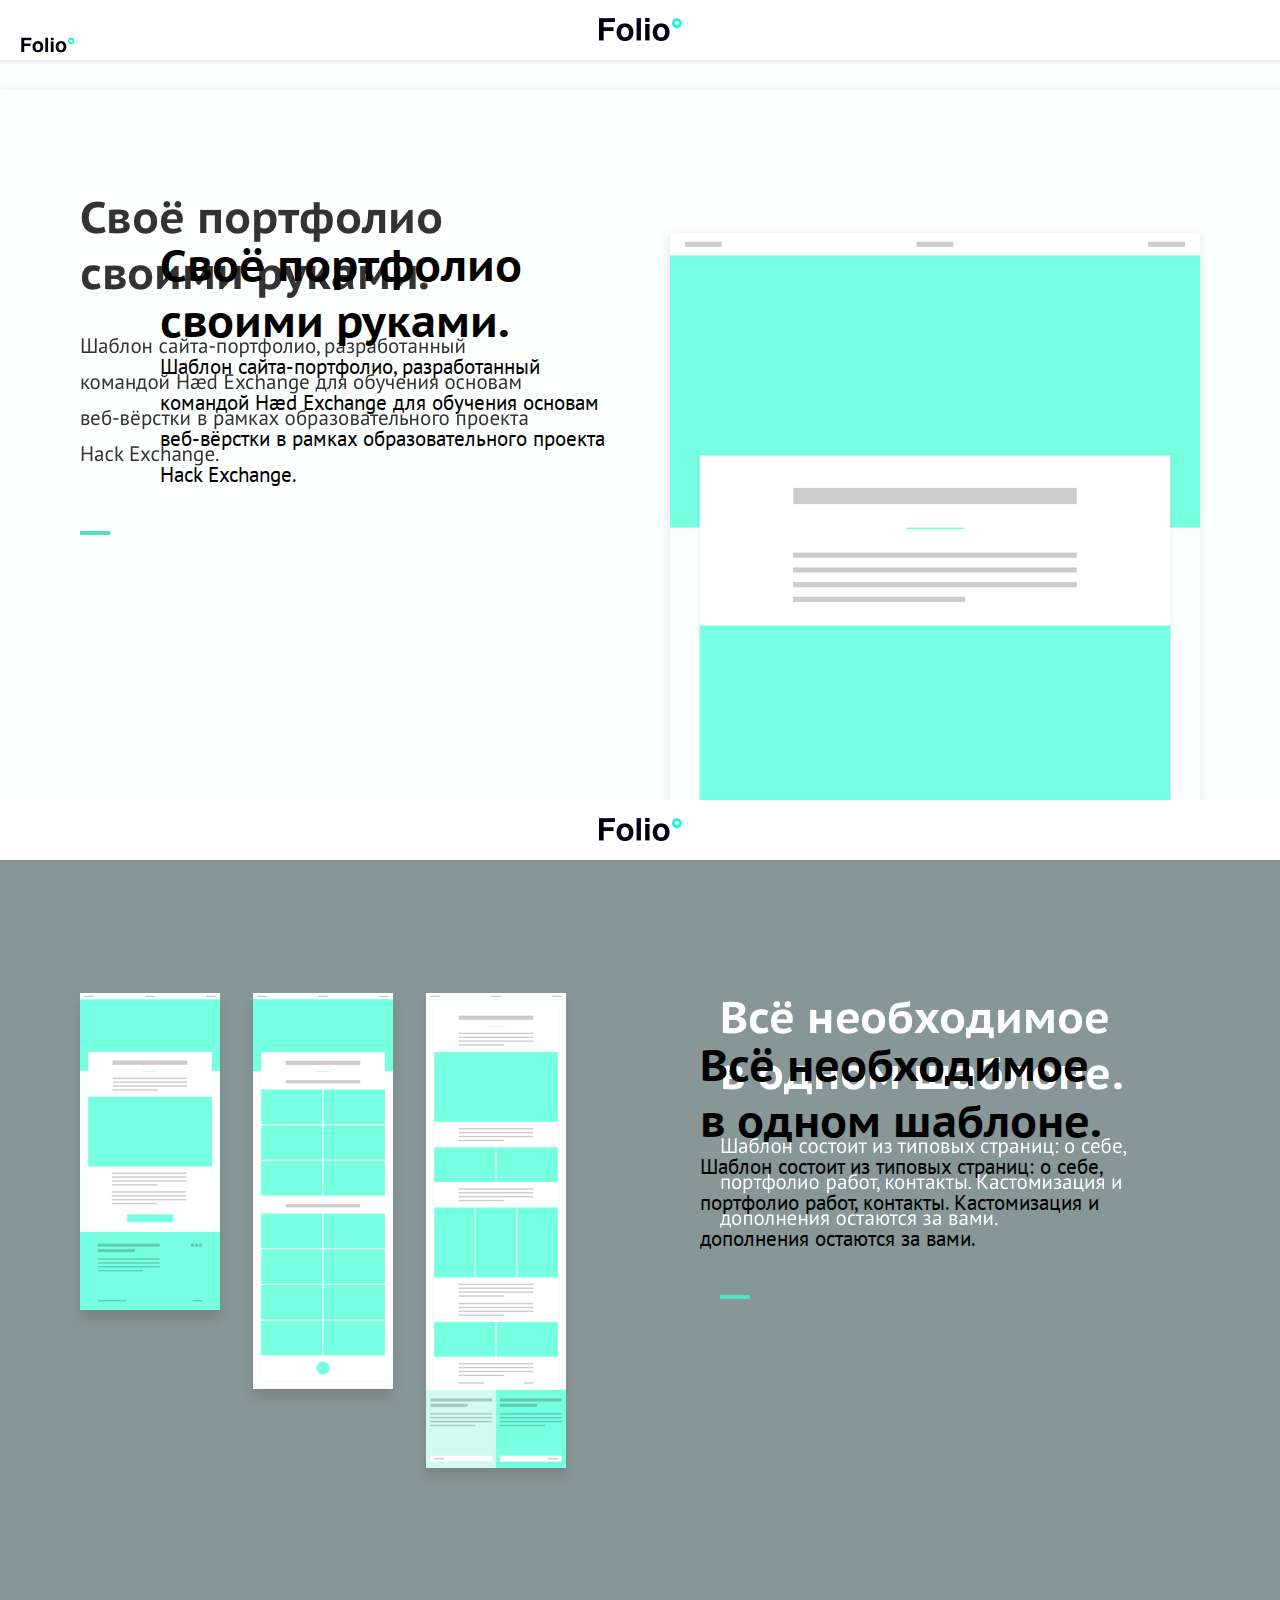
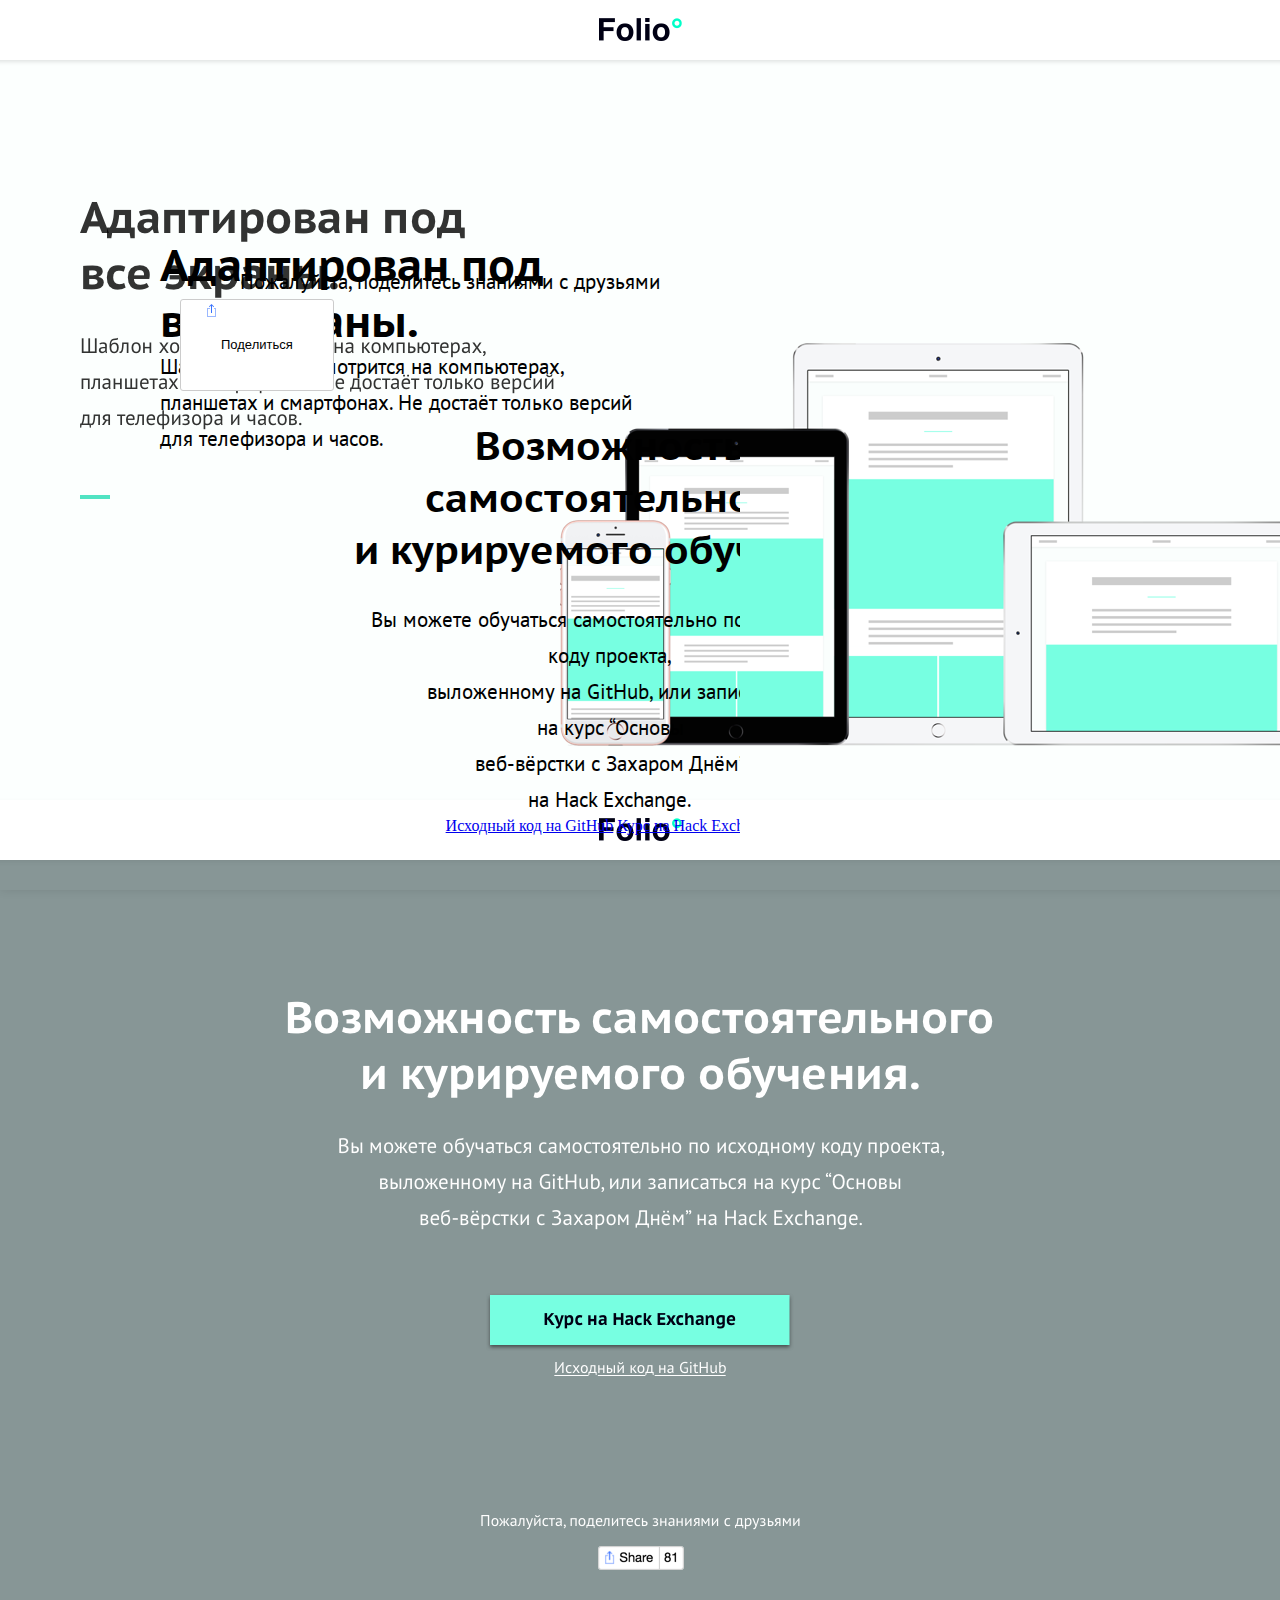
==== kuhterinairina/index.html @ a22f9b27 "Начало проекта" ====
<!DOCTYPE html>
<html>
  <head>
    <meta charset="utf-8">
    <meta name="viewport" content="width=device-width">
    <title></title>

    <meta name="description" content="Шаблон сайта-портфолио, разработанный командой Hæd Exchange для обучения основам веб-вёрстки в рамках образовательного проекта Hack Exchange.">
    <meta name="keywords" content="hack, exchange, html, css, javascript, hse, design, test, cool, codding">

    <meta property="og:type" content="website">
    <meta property="og:url" content="">
    <meta property="og:title" content="Folio">
    <meta property="og:description" content="Шаблон сайта-портфолио, разработанный командой Hæd Exchange для обучения основам веб-вёрстки в рамках образовательного проекта Hack Exchange.">
    <meta property="og:image" content="">

    <link rel="stylesheet" href="stylesheets/style.css">
    <script src="javascripts/jquery-3.1.1.js"></script>
    <script src="javascripts/social-likes.min.js"></script>
    <style>
      body {
        background-image: url(images/mockups/1440.png);
        background-repeat: no-repeat;
        background-position: top center;
        width: 1440px;
        height: 3200px;
      }
    </style>
  </head>
  <body>
    <nav class="menubar">
      <div>
        <figure class="logo">
      </div>

    <section class="landingWrapper">
      <section class="mainSection left">
        <section>
          <h2>
            Своё портфолио <br>
            своими руками.
          </h2>

          <p>
            Шаблон сайта-портфолио, разработанный<br>
            командой Hæd Exchange для обучения основам<br>
            веб-вёрстки в рамках образовательного проекта<br>
            Hack Exchange.
          </p>

          <figure></figure>
        </section>

        <figure class="mockup" id="mockup1"></figure>
      </section>

      <section class="mainSection right">
        <section>
          <h2>
            Всё необходимое<br>
            в одном шаблоне.
          </h2>

          <p>
            Шаблон состоит из типовых страниц: о себе,<br>
            портфолио работ, контакты. Кастомизация и<br>
            дополнения остаются за вами.
          </p>

          <figure></figure>
        </section>

        <figure class="mockup" id="mockup2"></figure>
      </section>

      <section class="mainSection left">
        <section>

          <h2>
          Адаптирован под<br>
          все экраны.
          </h2>

          <p>
            Шаблон хорошо смотрится на компьютерах,<br>
            планшетах и смартфонах. Не достаёт только версий<br>
            для телефизора и часов.
          </p>

        <figure class="mockup" id="mockup3"></figure>
      </section>

      <section class="mainSection center">
        <section>
          <h2>
            Возможность самостоятельного<br>
            и курируемого обучения.
          </h2>

          <p>
            Вы можете обучаться самостоятельно по исходному<br class="compact">
            коду проекта,<br class="full">
            выложенному на GitHub, или записаться<br class="compact">
            на курс “Основы<br class="full">
            веб-вёрстки с Захаром Днём”<br class="compact">
            на Hack Exchange.
          </p>

          <nav>
            <a class="btn small white" href="https://github.com/ZakharDay/Wikimedium">Исходный код на GitHub</a>
            <a class="btn large green" href="http://lessons.hack.exchange">Курс на Hack Exchange</a>
          </nav>
        </section>

        <footer>
          <p>Пожалуйста, поделитесь знаниями с друзьями</p>

          <div class="social-likes social-likes_single" data-url="http://wikimedium.hack.exchange" data-single-title="Поделиться">
            <div class="facebook" title="Поделиться ссылкой на Фейсбуке">Facebook</div>
            <div class="twitter" title="Поделиться ссылкой в Твиттере">Twitter</div>
            <div class="vkontakte" title="Поделиться ссылкой во Вконтакте">Вконтакте</div>
          </div>
        </footer>
      </section>
    </section>

    </nav>
  </body>
</html>
---- kuhterinairina/stylesheets/style.css ----
@import 'reset.css';
@import 'https://fonts.googleapis.com/css?family=PT+Sans+Caption:400,700|PT+Sans:400,400i,700,700i&subset=cyrillic';
@import 'social-likes_birman.css';

@import 'typography.css';
@import "landing.css";
@import "menubar.css";
/*@import "landing.css"*/
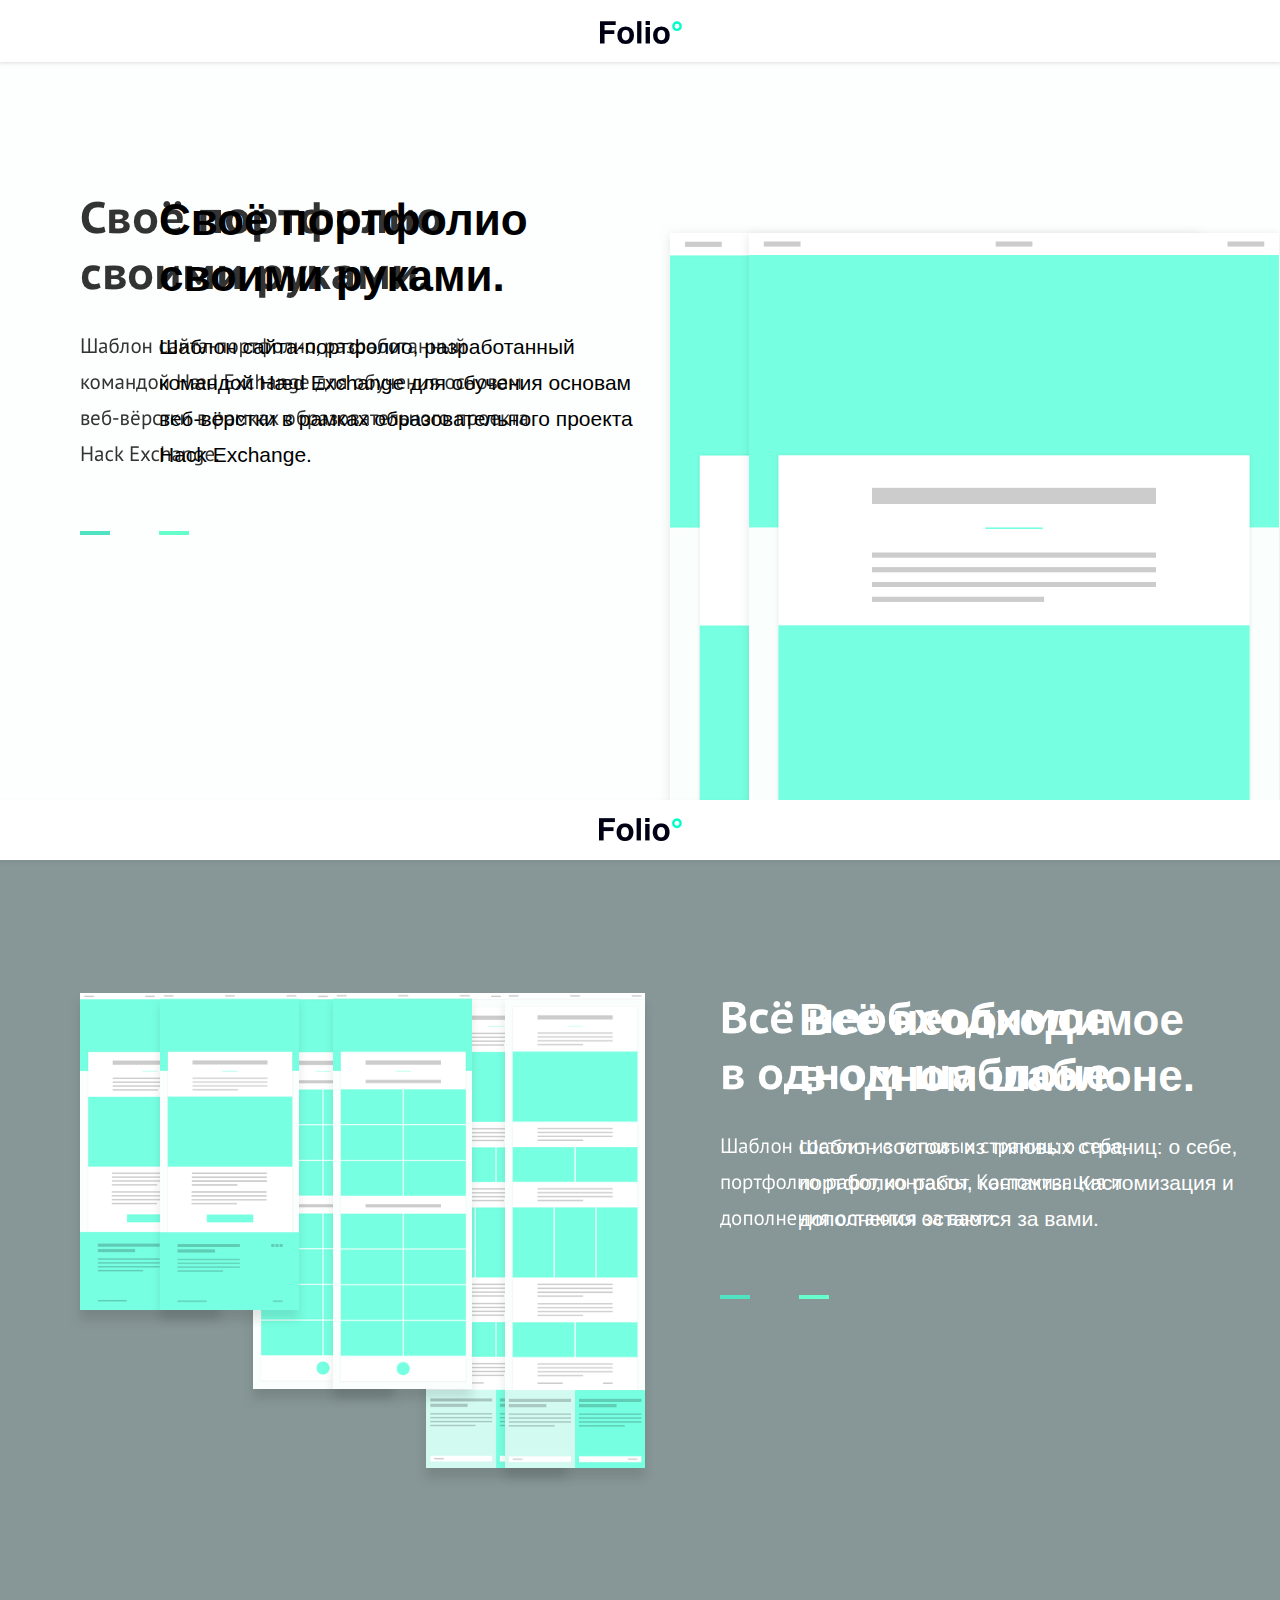
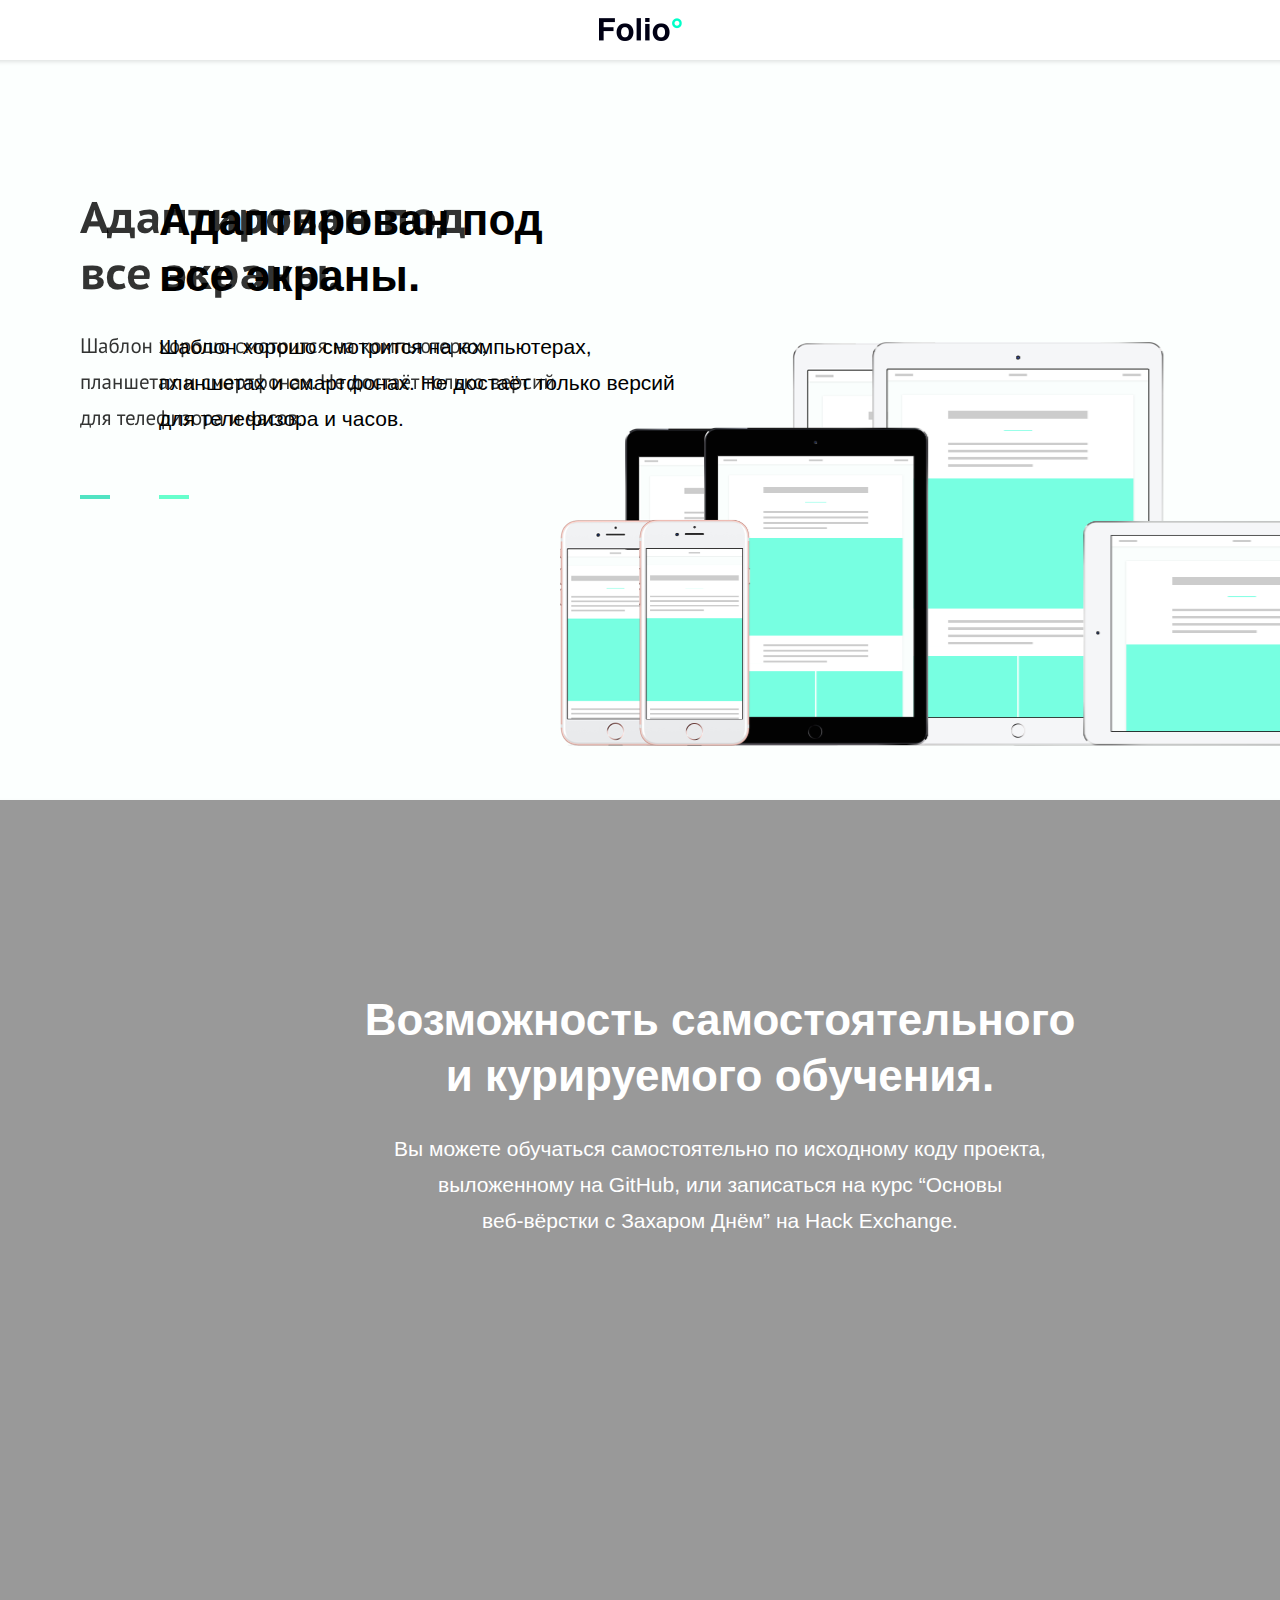
==== commit bd01fcb5: "1440  почти все" ====
--- a/kuhterinairina/index.html
+++ b/kuhterinairina/index.html
@@ -3,36 +3,42 @@
   <head>
     <meta charset="utf-8">
     <meta name="viewport" content="width=device-width">
-    <title></title>
+
+    <title>Folio — своё портфолио своими руками</title>
 
     <meta name="description" content="Шаблон сайта-портфолио, разработанный командой Hæd Exchange для обучения основам веб-вёрстки в рамках образовательного проекта Hack Exchange.">
-    <meta name="keywords" content="hack, exchange, html, css, javascript, hse, design, test, cool, codding">
+    <meta name="keywords" content="hack, exchange, html, css, javascript, hse, design, portfolio, rap, yo, punk">
 
     <meta property="og:type" content="website">
-    <meta property="og:url" content="">
+    <meta property="og:url" content="http://folio.hack.exchange">
     <meta property="og:title" content="Folio">
-    <meta property="og:description" content="Шаблон сайта-портфолио, разработанный командой Hæd Exchange для обучения основам веб-вёрстки в рамках образовательного проекта Hack Exchange.">
-    <meta property="og:image" content="">
+    <meta property="og:description" content="Шаблон сайта-портфолио, разработанный командой Hæd Exchange для обучения основам веб-вёрстки в рамках образовательного проекта Hack Exchange">
+    <meta property="og:image" content="http://folio.hack.exchange/images/share.png">
+
+    <!-- <link rel="icon" type="image/x-icon" href="favicon.ico"> -->
+    <link rel="icon" type="image/png" href="favicon.png">
 
     <link rel="stylesheet" href="stylesheets/style.css">
     <script src="javascripts/jquery-3.1.1.js"></script>
     <script src="javascripts/social-likes.min.js"></script>
-    <style>
+
+    <style media="screen">
       body {
         background-image: url(images/mockups/1440.png);
         background-repeat: no-repeat;
         background-position: top center;
+        margin: 0 auto;
+        height: 3200px;
         width: 1440px;
-        height: 3200px;
       }
     </style>
   </head>
-  <body>
+  <body class="landing">
     <nav class="menubar">
       <div>
         <figure class="logo">
       </div>
-
+    </nav>
     <section class="landingWrapper">
       <section class="mainSection left">
         <section>
@@ -40,18 +46,16 @@
             Своё портфолио <br>
             своими руками.
           </h2>
-
           <p>
             Шаблон сайта-портфолио, разработанный<br>
             командой Hæd Exchange для обучения основам<br>
             веб-вёрстки в рамках образовательного проекта<br>
             Hack Exchange.
           </p>
-
           <figure></figure>
         </section>
 
-        <figure class="mockup" id="mockup1"></figure>
+        <figure class="mockup" id="mockup1">
       </section>
 
       <section class="mainSection right">
@@ -60,34 +64,35 @@
             Всё необходимое<br>
             в одном шаблоне.
           </h2>
-
           <p>
             Шаблон состоит из типовых страниц: о себе,<br>
             портфолио работ, контакты. Кастомизация и<br>
             дополнения остаются за вами.
           </p>
-
           <figure></figure>
         </section>
 
-        <figure class="mockup" id="mockup2"></figure>
+        <figure class="mockup" id="mockup2">
+        <figure class="mockup" id="mockup3">
+        <figure class="mockup" id="mockup4">
       </section>
 
       <section class="mainSection left">
         <section>
-
           <h2>
-          Адаптирован под<br>
-          все экраны.
+            Адаптирован под<br>
+            все экраны.
           </h2>
-
           <p>
             Шаблон хорошо смотрится на компьютерах,<br>
             планшетах и смартфонах. Не достаёт только версий<br>
             для телефизора и часов.
           </p>
+          <figure></figure>
+        </section>
 
-        <figure class="mockup" id="mockup3"></figure>
+        <figure class="mockup" id="mockup5">
+
       </section>
 
       <section class="mainSection center">
@@ -96,34 +101,18 @@
             Возможность самостоятельного<br>
             и курируемого обучения.
           </h2>
-
           <p>
-            Вы можете обучаться самостоятельно по исходному<br class="compact">
-            коду проекта,<br class="full">
-            выложенному на GitHub, или записаться<br class="compact">
-            на курс “Основы<br class="full">
-            веб-вёрстки с Захаром Днём”<br class="compact">
-            на Hack Exchange.
+            Вы можете обучаться самостоятельно по исходному коду проекта,<br>
+            выложенному на GitHub, или записаться на курс “Основы<br>
+            веб-вёрстки с Захаром Днём” на Hack Exchange.<br>
           </p>
 
-          <nav>
-            <a class="btn small white" href="https://github.com/ZakharDay/Wikimedium">Исходный код на GitHub</a>
-            <a class="btn large green" href="http://lessons.hack.exchange">Курс на Hack Exchange</a>
-          </nav>
         </section>
 
-        <footer>
-          <p>Пожалуйста, поделитесь знаниями с друзьями</p>
+        <nav>
 
-          <div class="social-likes social-likes_single" data-url="http://wikimedium.hack.exchange" data-single-title="Поделиться">
-            <div class="facebook" title="Поделиться ссылкой на Фейсбуке">Facebook</div>
-            <div class="twitter" title="Поделиться ссылкой в Твиттере">Twitter</div>
-            <div class="vkontakte" title="Поделиться ссылкой во Вконтакте">Вконтакте</div>
-          </div>
-        </footer>
+        </nav>
       </section>
-    </section>
 
-    </nav>
   </body>
 </html>
--- a/kuhterinairina/stylesheets/style.css
+++ b/kuhterinairina/stylesheets/style.css
@@ -1,8 +1,5 @@
-@import 'reset.css';
-@import 'https://fonts.googleapis.com/css?family=PT+Sans+Caption:400,700|PT+Sans:400,400i,700,700i&subset=cyrillic';
-@import 'social-likes_birman.css';
-
-@import 'typography.css';
+@import "reset.css";
+@import "typography.css";
+@import "menubar.css";
 @import "landing.css";
-@import "menubar.css";
-/*@import "landing.css"*/
+@import "layout.css";
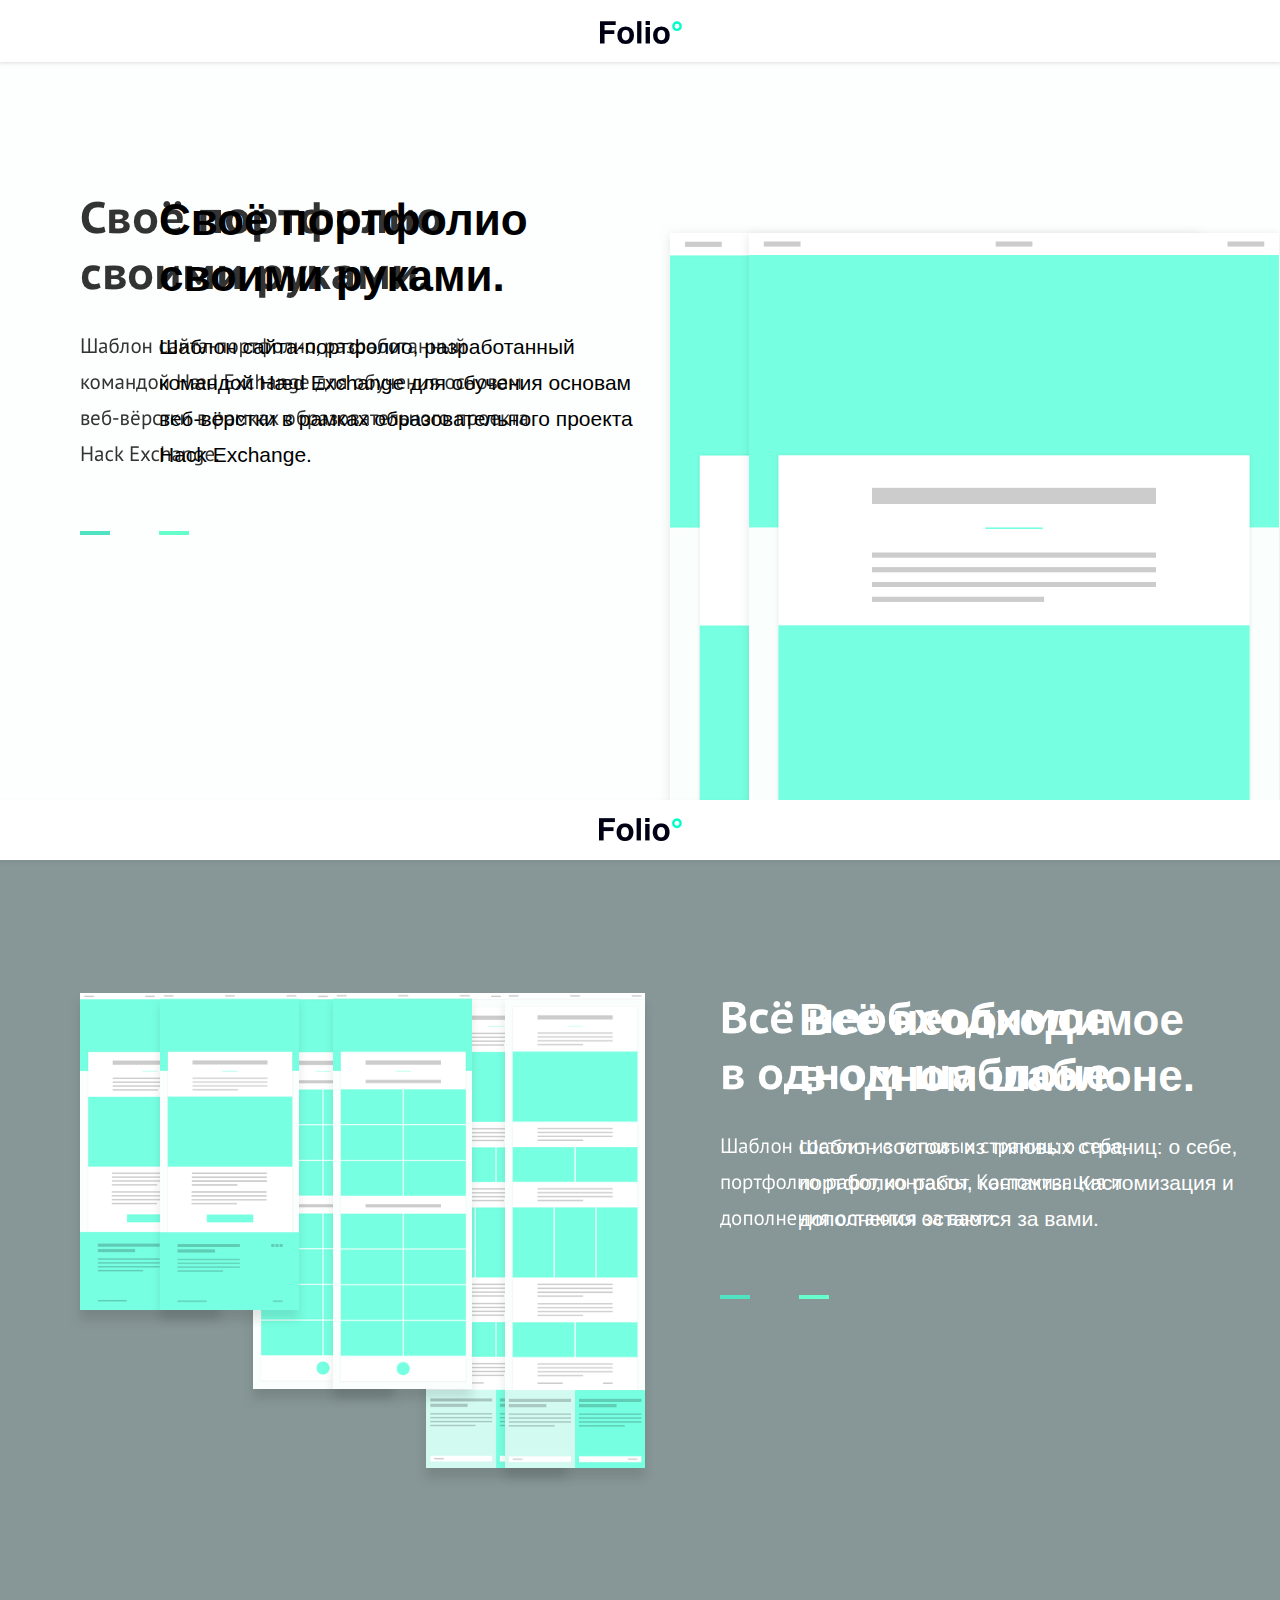
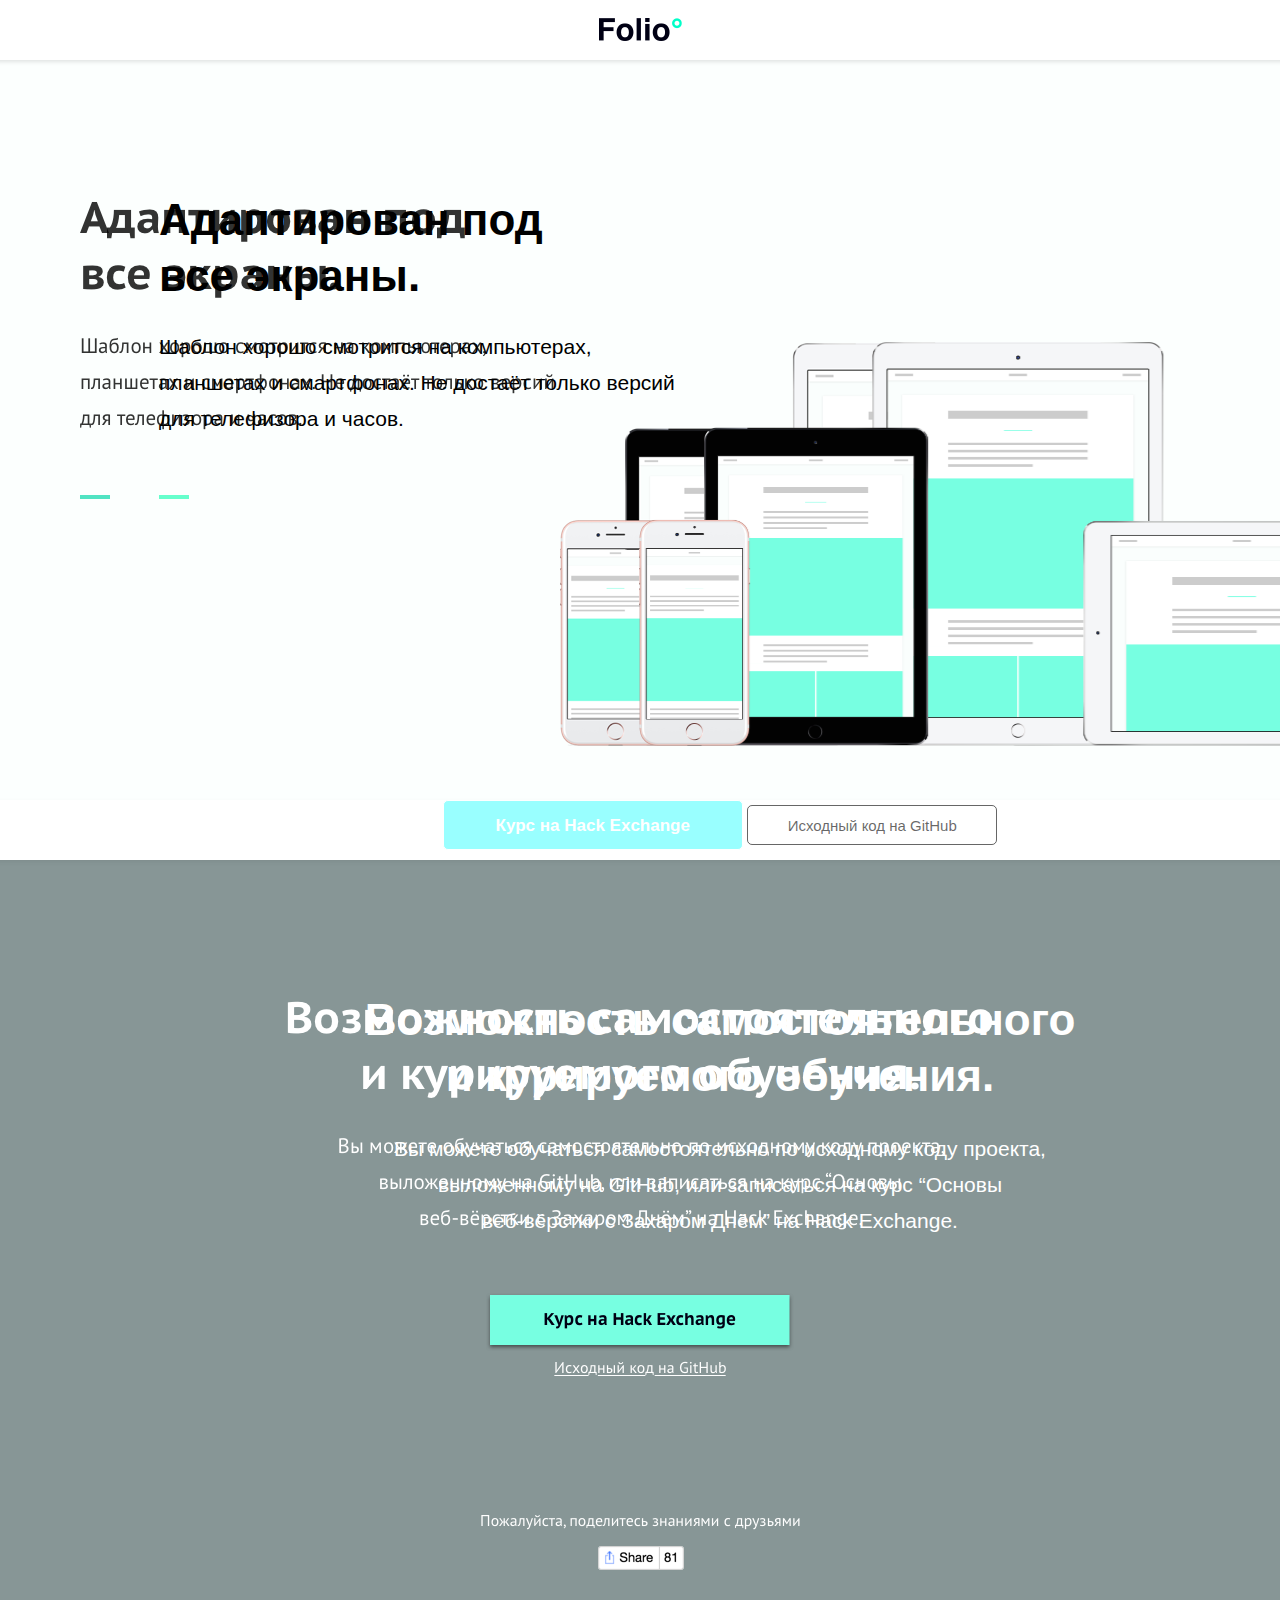
==== commit 696ccfde: "начала кнопки" ====
--- a/kuhterinairina/index.html
+++ b/kuhterinairina/index.html
@@ -106,11 +106,11 @@
             выложенному на GitHub, или записаться на курс “Основы<br>
             веб-вёрстки с Захаром Днём” на Hack Exchange.<br>
           </p>
-
         </section>
 
         <nav>
-
+          <a class="btn color large" href="http://lessons.hack.exchange">Курс на Hack Exchange</a>
+          <a class="btn nocolor small" href="https://github.com/ZakharDay/Wikimedium">Исходный код на GitHub</a>
         </nav>
       </section>
 
--- a/kuhterinairina/stylesheets/style.css
+++ b/kuhterinairina/stylesheets/style.css
@@ -3,3 +3,4 @@
 @import "menubar.css";
 @import "landing.css";
 @import "layout.css";
+@import "ui.css"
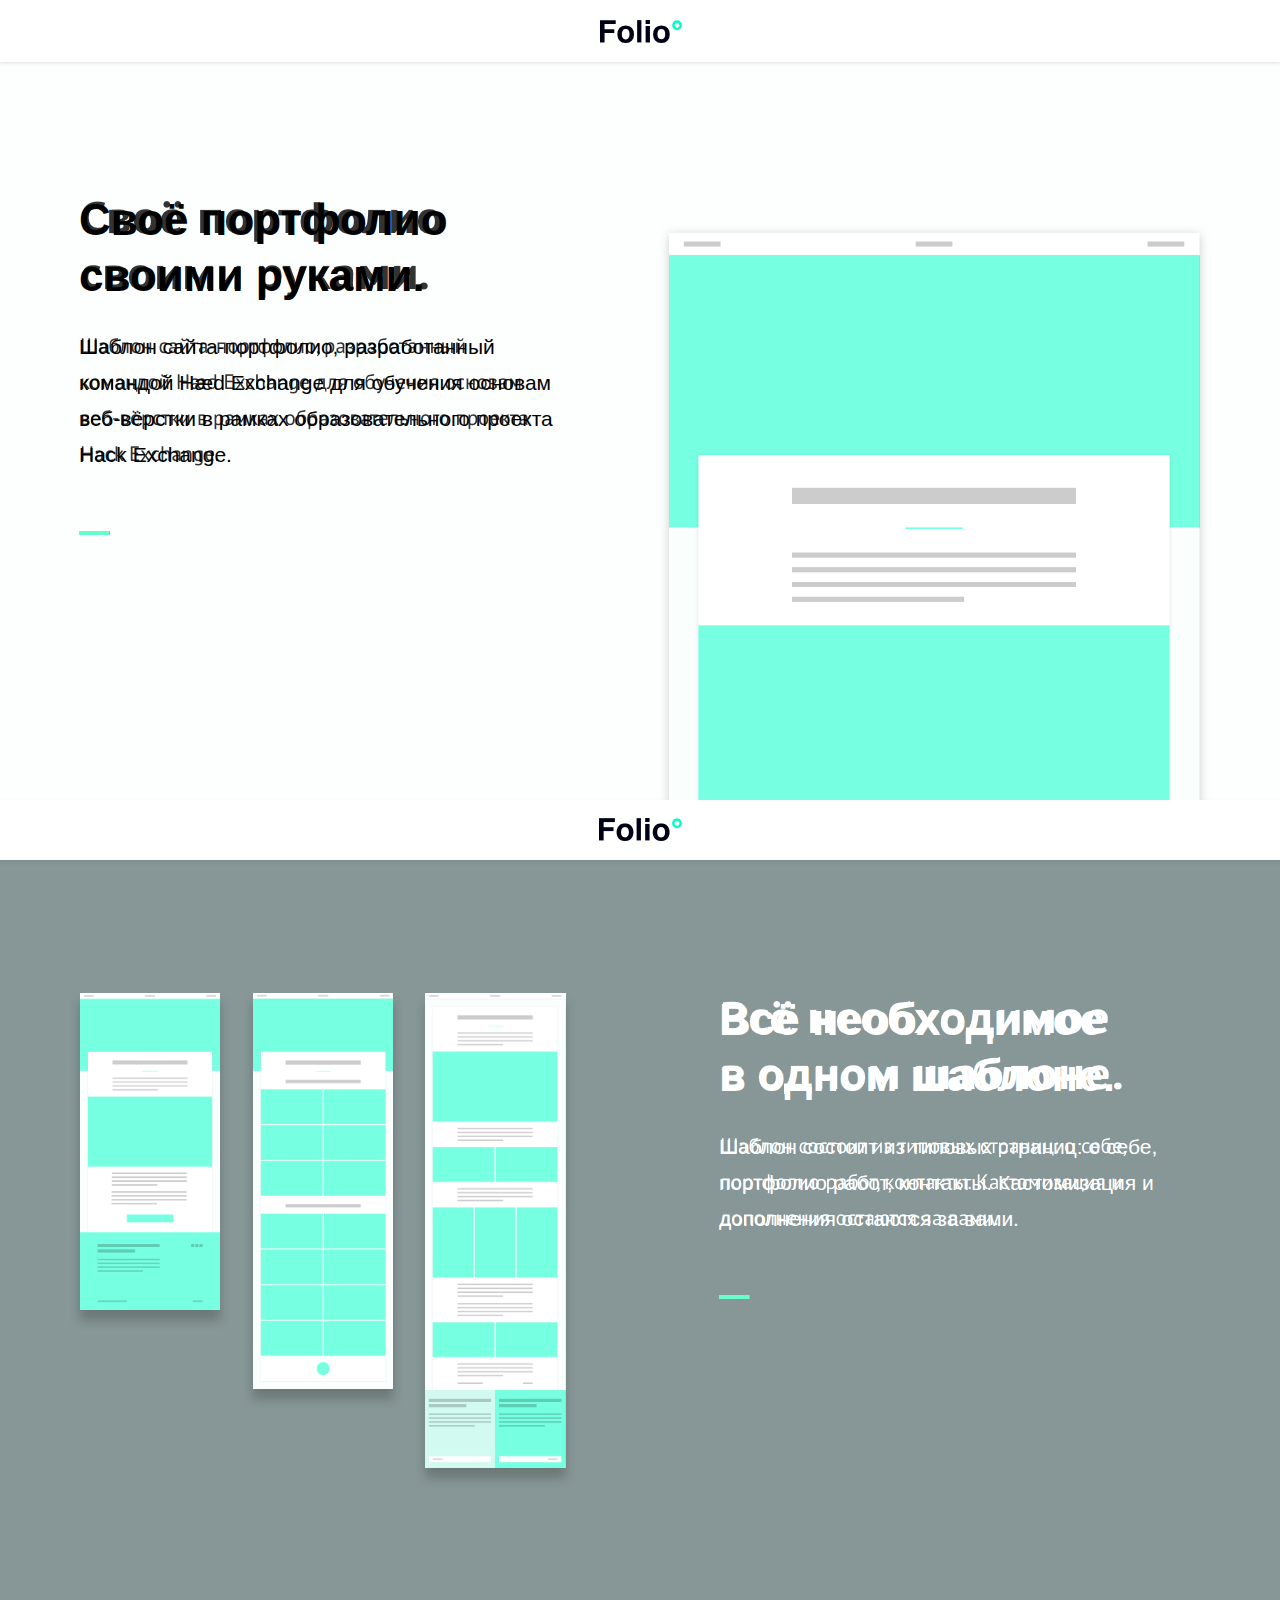
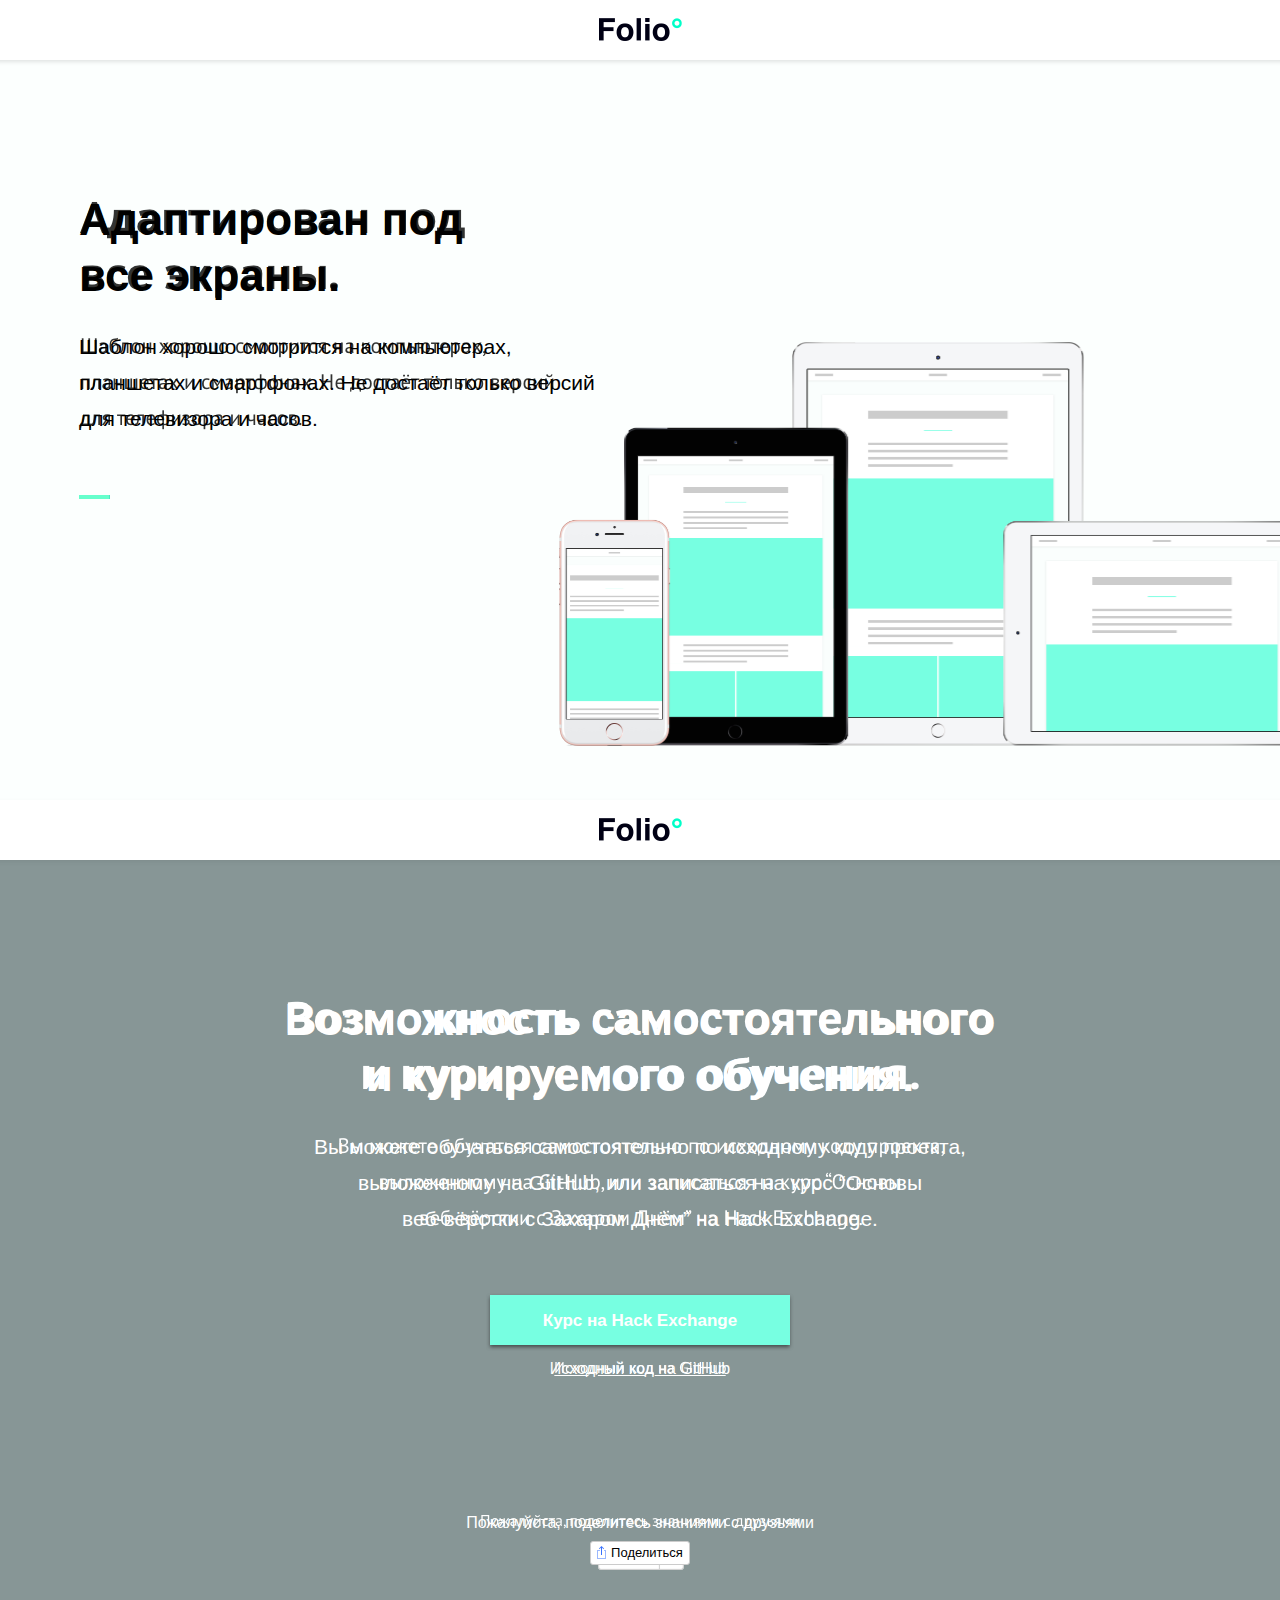
==== commit 31889919: "hardwork" ====
--- a/kuhterinairina/index.html
+++ b/kuhterinairina/index.html
@@ -22,18 +22,8 @@
     <script src="javascripts/jquery-3.1.1.js"></script>
     <script src="javascripts/social-likes.min.js"></script>
 
-    <style media="screen">
-      body {
-        background-image: url(images/mockups/1440.png);
-        background-repeat: no-repeat;
-        background-position: top center;
-        margin: 0 auto;
-        height: 3200px;
-        width: 1440px;
-      }
-    </style>
   </head>
-  <body class="landing">
+  <body class="landing bg">
     <nav class="menubar">
       <div>
         <figure class="logo">
@@ -49,7 +39,8 @@
           <p>
             Шаблон сайта-портфолио, разработанный<br>
             командой Hæd Exchange для обучения основам<br>
-            веб-вёрстки в рамках образовательного проекта<br>
+            веб-вёрстки в рамках образовательного<br class="compact">
+            проекта<br class="full">
             Hack Exchange.
           </p>
           <figure></figure>
@@ -71,10 +62,11 @@
           </p>
           <figure></figure>
         </section>
-
-        <figure class="mockup" id="mockup2">
-        <figure class="mockup" id="mockup3">
-        <figure class="mockup" id="mockup4">
+        <div>
+          <figure class="mockup" id="mockup2"></figure>
+          <figure class="mockup" id="mockup3"></figure>
+          <figure class="mockup" id="mockup4"></figure>
+        </div>
       </section>
 
       <section class="mainSection left">
@@ -85,8 +77,9 @@
           </h2>
           <p>
             Шаблон хорошо смотрится на компьютерах,<br>
-            планшетах и смартфонах. Не достаёт только версий<br>
-            для телефизора и часов.
+            планшетах и смартфонах. Не достаёт только<br class="compact">
+            версий<br class="full">
+            для телевизора и часов.
           </p>
           <figure></figure>
         </section>
@@ -101,18 +94,29 @@
             Возможность самостоятельного<br>
             и курируемого обучения.
           </h2>
+
           <p>
             Вы можете обучаться самостоятельно по исходному коду проекта,<br>
             выложенному на GitHub, или записаться на курс “Основы<br>
-            веб-вёрстки с Захаром Днём” на Hack Exchange.<br>
+            веб-вёрстки с Захаром Днём” на Hack Exchange.
           </p>
+
+          <nav>
+            <a class=" mint"href="http://lessons.hack.exchange">Курс на Hack Exchange</a>
+            <a class="small" href="https://github.com/ZakharDay/Wikimedium">Исходный код на GitHub</a>
+          </nav>
+
         </section>
+        <footer>
+          <p>Пожалуйста, поделитесь знаниями с друзьями</p>
 
-        <nav>
-          <a class="btn color large" href="http://lessons.hack.exchange">Курс на Hack Exchange</a>
-          <a class="btn nocolor small" href="https://github.com/ZakharDay/Wikimedium">Исходный код на GitHub</a>
-        </nav>
+          <div class="social-likes social-likes_single" data-url="http://wikimedium.hack.exchange" data-single-title="Поделиться">
+            <div class="facebook" title="Поделиться ссылкой на Фейсбуке">Facebook</div>
+            <div class="twitter" title="Поделиться ссылкой в Твиттере">Twitter</div>
+            <div class="vkontakte" title="Поделиться ссылкой во Вконтакте">Вконтакте</div>
+          </div>
+        </footer>
       </section>
-
+    </section>
   </body>
 </html>
--- a/kuhterinairina/stylesheets/style.css
+++ b/kuhterinairina/stylesheets/style.css
@@ -3,4 +3,6 @@
 @import "menubar.css";
 @import "landing.css";
 @import "layout.css";
-@import "ui.css"
+@import "ui.css";
+@import "share.css";
+@import "social-likes_birman.css";
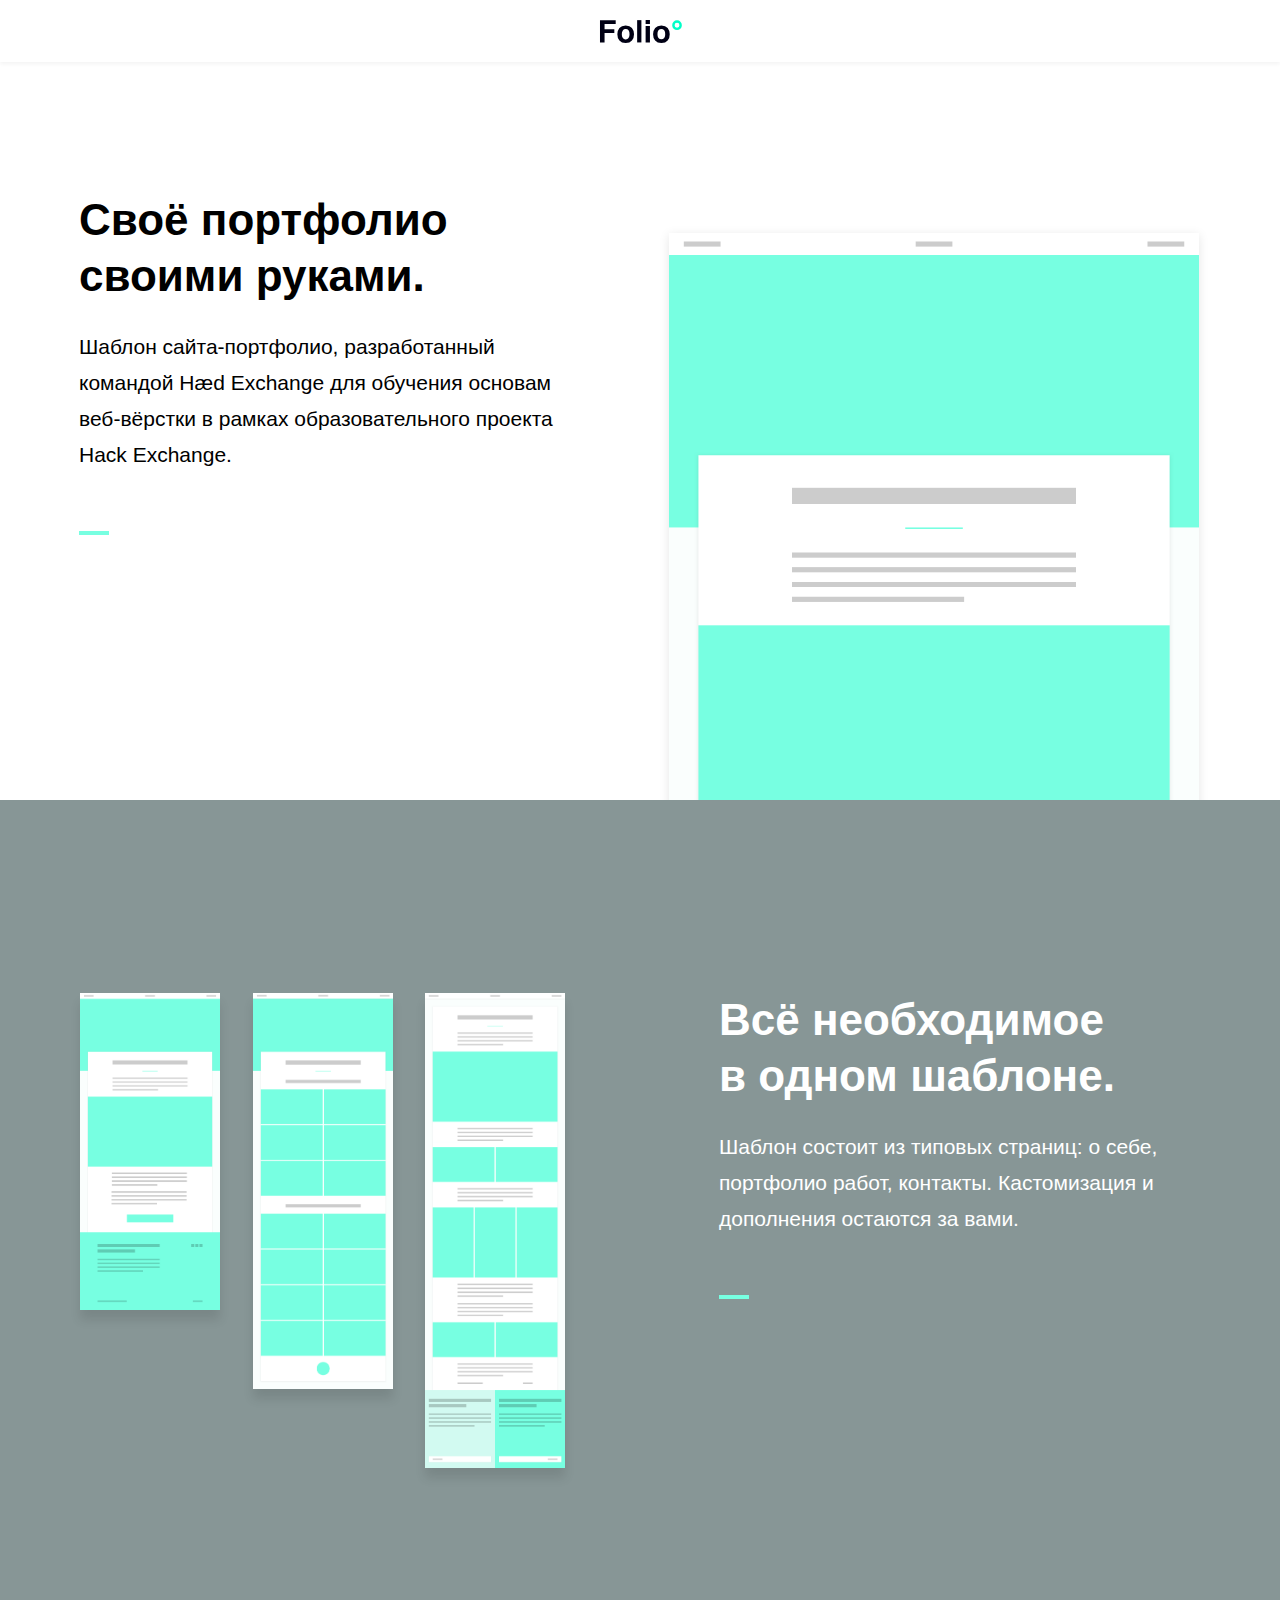
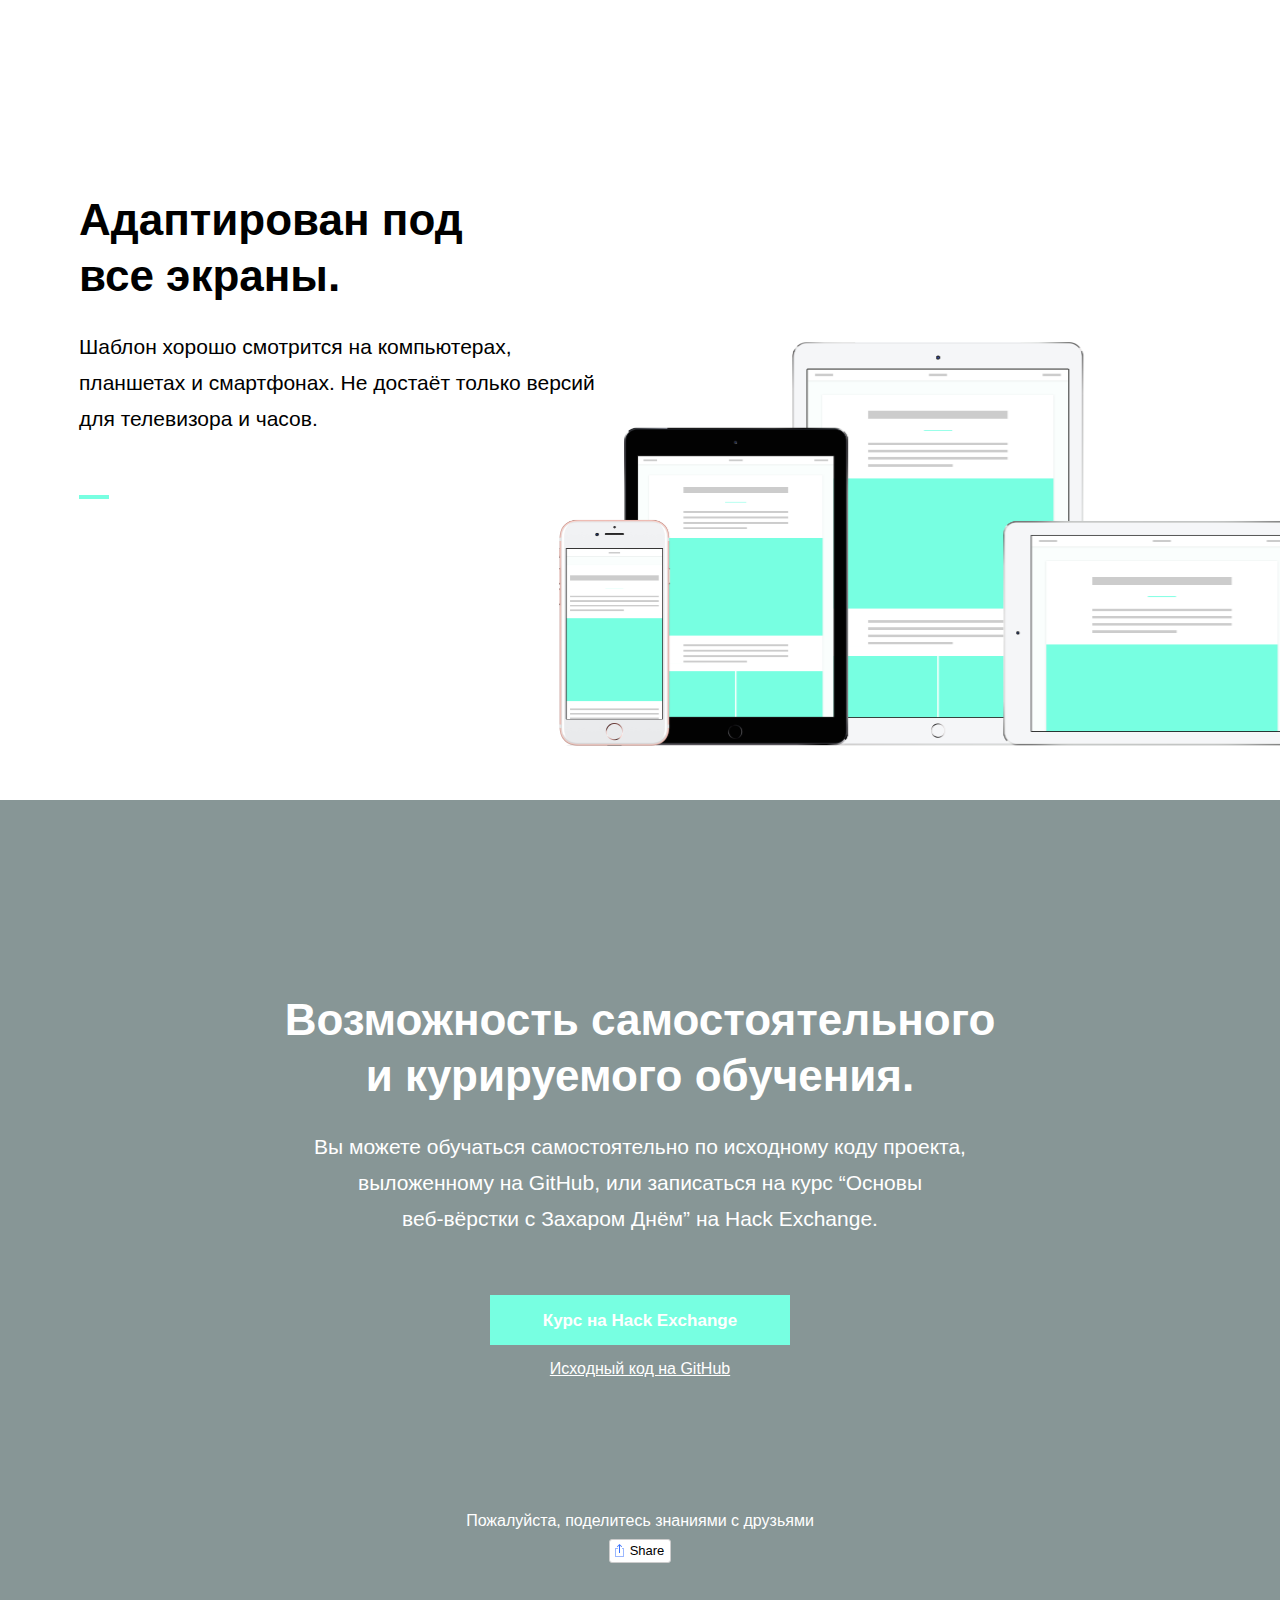
==== commit 02afc7ae: "work part 2" ====
--- a/kuhterinairina/index.html
+++ b/kuhterinairina/index.html
@@ -13,9 +13,9 @@
     <meta property="og:url" content="http://folio.hack.exchange">
     <meta property="og:title" content="Folio">
     <meta property="og:description" content="Шаблон сайта-портфолио, разработанный командой Hæd Exchange для обучения основам веб-вёрстки в рамках образовательного проекта Hack Exchange">
-    <meta property="og:image" content="http://folio.hack.exchange/images/share.png">
+    <meta property="og:image" content="http://folio.hack.exchange/share.png">
 
-    <!-- <link rel="icon" type="image/x-icon" href="favicon.ico"> -->
+    <link rel="icon" type="image/x-icon" href="favicon.ico">
     <link rel="icon" type="image/png" href="favicon.png">
 
     <link rel="stylesheet" href="stylesheets/style.css">
@@ -110,7 +110,7 @@
         <footer>
           <p>Пожалуйста, поделитесь знаниями с друзьями</p>
 
-          <div class="social-likes social-likes_single" data-url="http://wikimedium.hack.exchange" data-single-title="Поделиться">
+          <div class="social-likes social-likes_single" data-url="http://wikimedium.hack.exchange" data-single-title="Share">
             <div class="facebook" title="Поделиться ссылкой на Фейсбуке">Facebook</div>
             <div class="twitter" title="Поделиться ссылкой в Твиттере">Twitter</div>
             <div class="vkontakte" title="Поделиться ссылкой во Вконтакте">Вконтакте</div>
--- a/kuhterinairina/stylesheets/style.css
+++ b/kuhterinairina/stylesheets/style.css
@@ -4,5 +4,4 @@
 @import "landing.css";
 @import "layout.css";
 @import "ui.css";
-@import "share.css";
 @import "social-likes_birman.css";
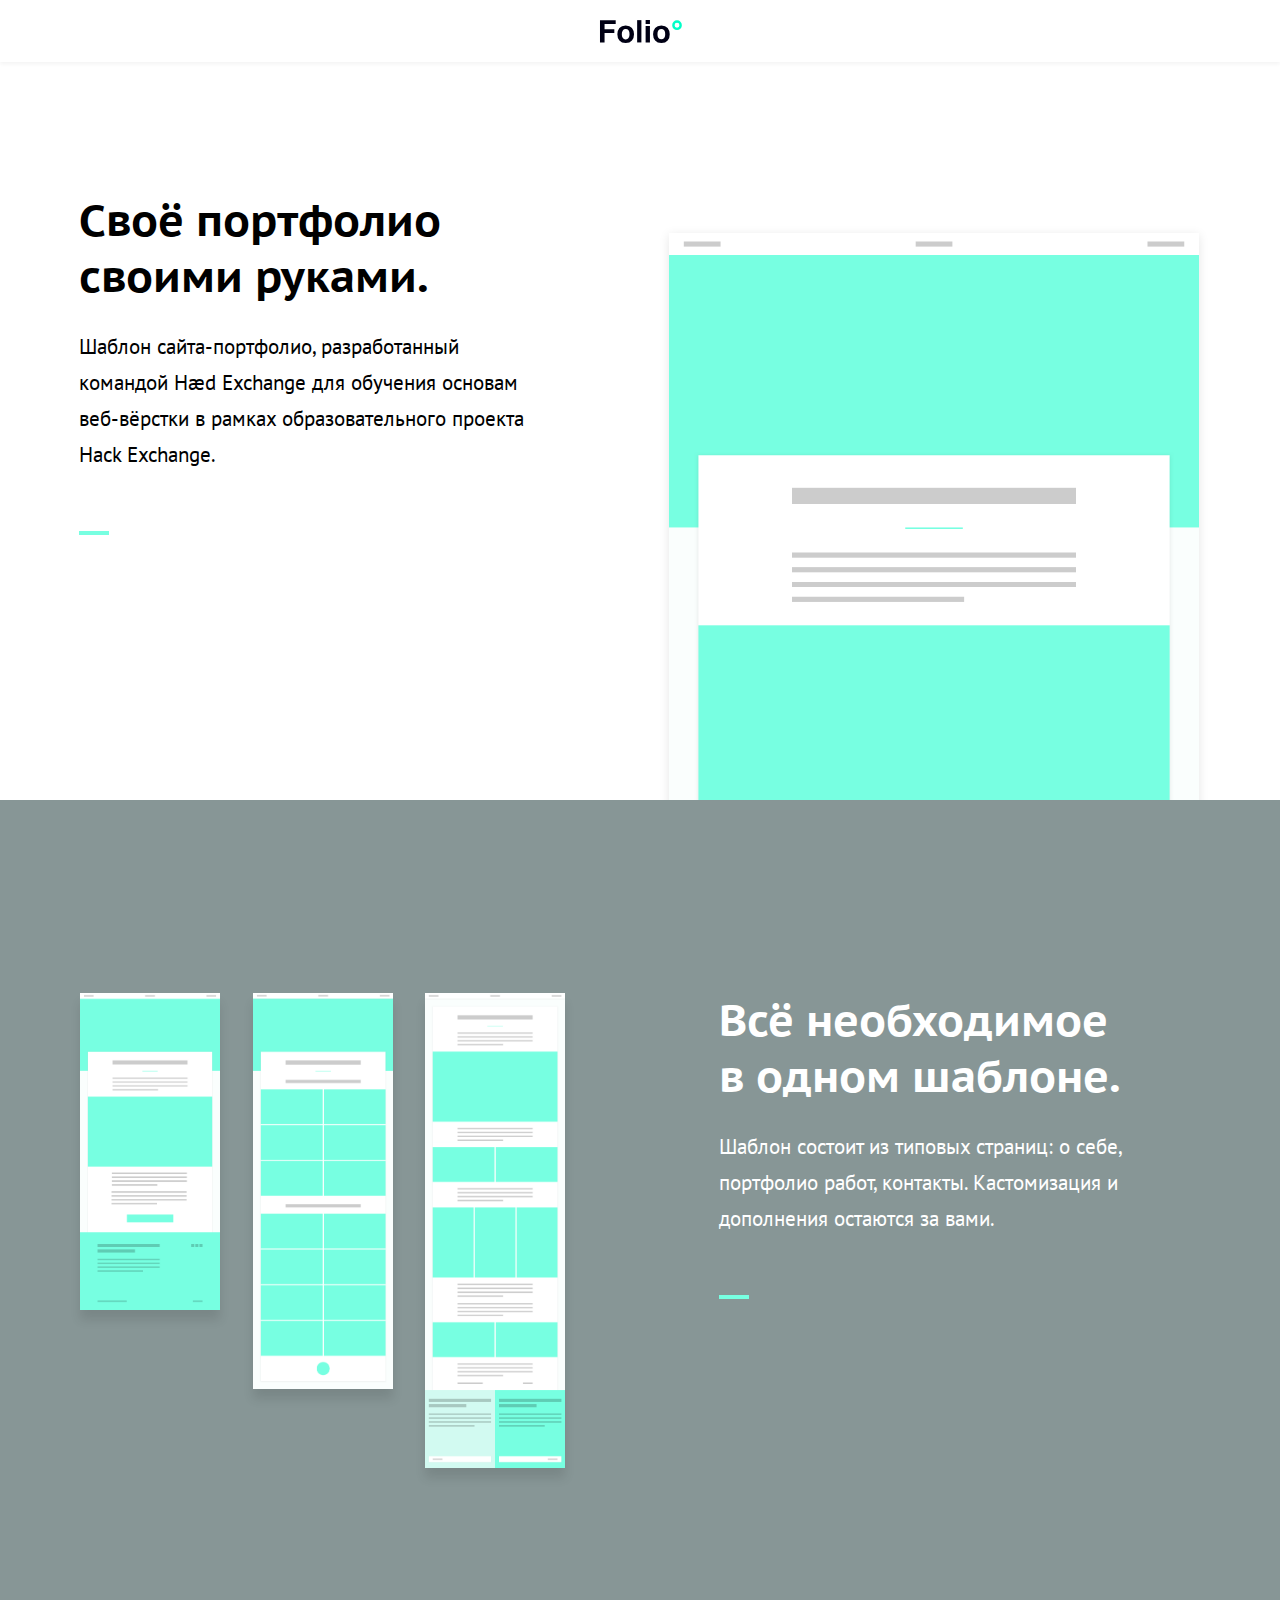
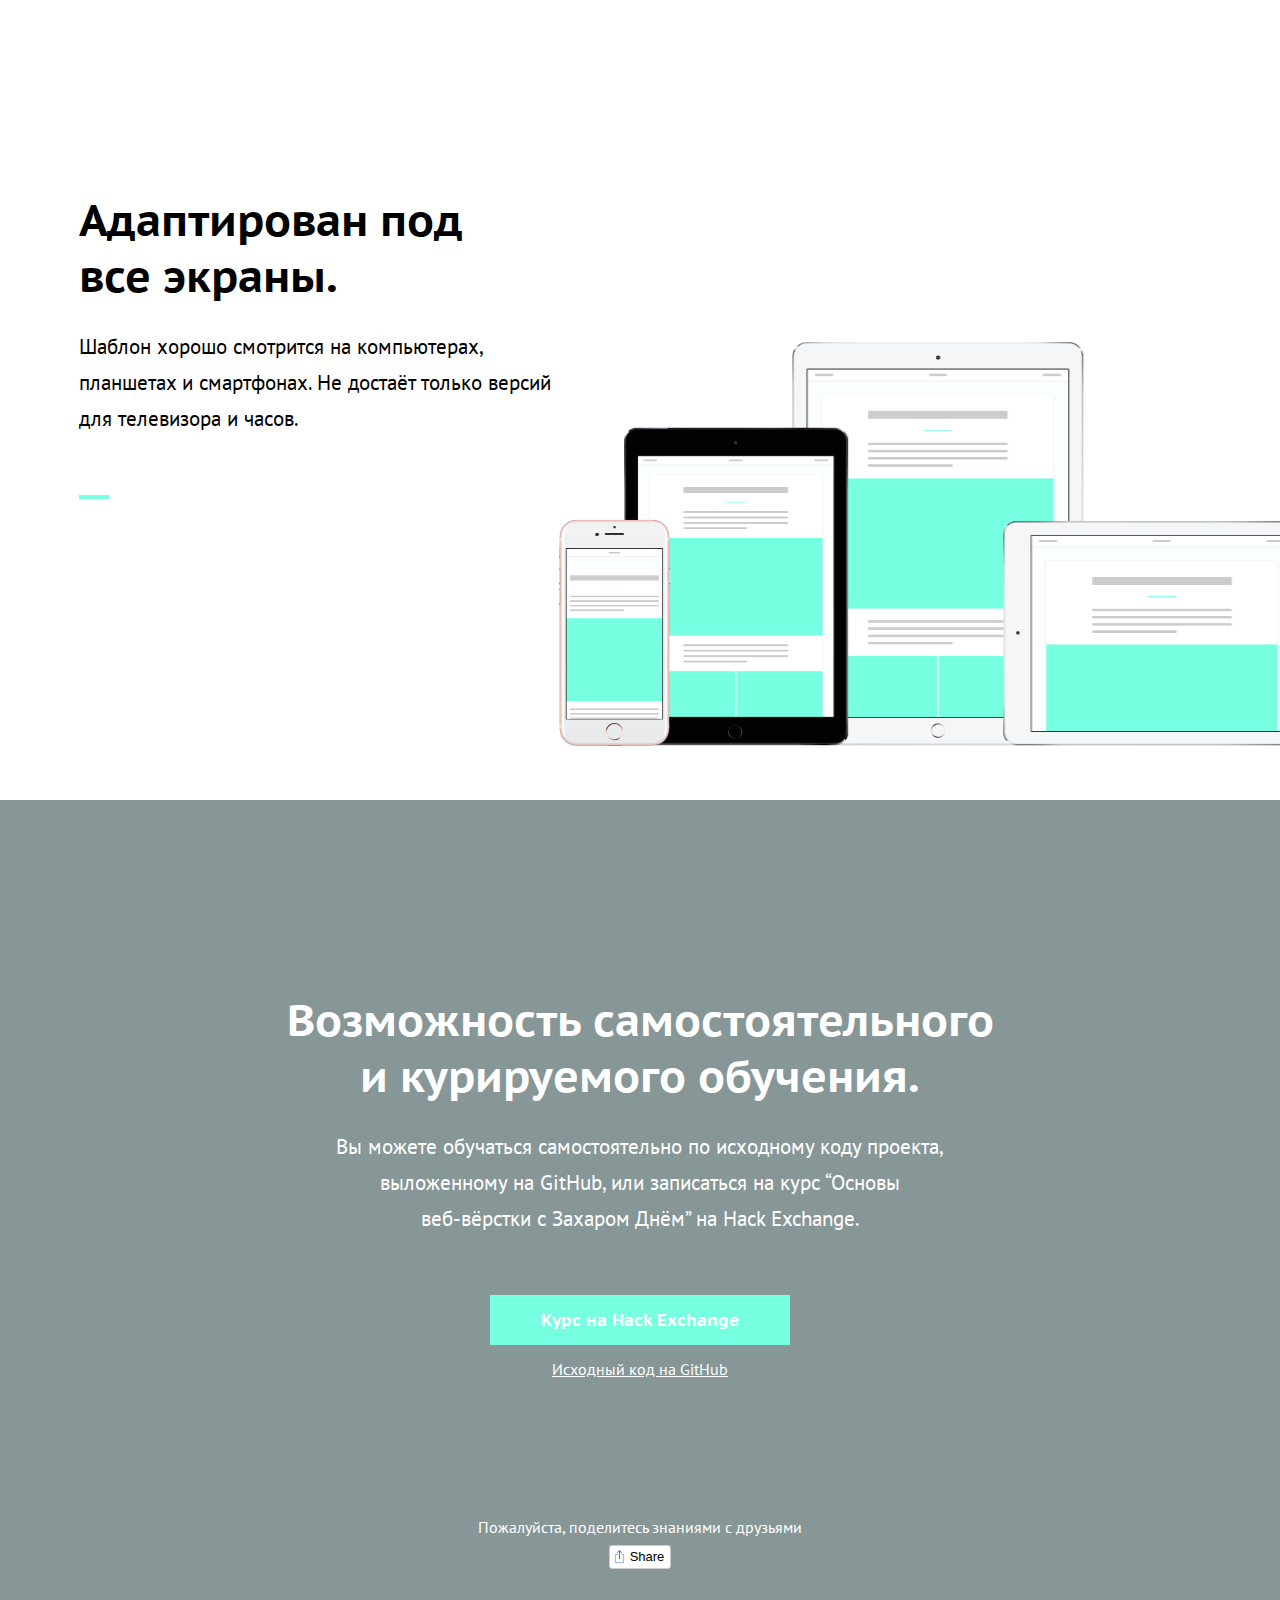
==== commit 6b29ae6e: "добавила префиксы и почистила" ====
--- a/kuhterinairina/index.html
+++ b/kuhterinairina/index.html
@@ -21,8 +21,8 @@
     <link rel="stylesheet" href="stylesheets/style.css">
     <script src="javascripts/jquery-3.1.1.js"></script>
     <script src="javascripts/social-likes.min.js"></script>
+  </head>
 
-  </head>
   <body class="landing bg">
     <nav class="menubar">
       <div>
@@ -33,7 +33,7 @@
       <section class="mainSection left">
         <section>
           <h2>
-            Своё портфолио <br>
+            Своё портфолио<br>
             своими руками.
           </h2>
           <p>
@@ -47,6 +47,7 @@
         </section>
 
         <figure class="mockup" id="mockup1">
+
       </section>
 
       <section class="mainSection right">
@@ -110,7 +111,7 @@
         <footer>
           <p>Пожалуйста, поделитесь знаниями с друзьями</p>
 
-          <div class="social-likes social-likes_single" data-url="http://wikimedium.hack.exchange" data-single-title="Share">
+          <div class="social-likes social-likes_single" data-url="http://folio.hack.exchange" data-single-title="Share">
             <div class="facebook" title="Поделиться ссылкой на Фейсбуке">Facebook</div>
             <div class="twitter" title="Поделиться ссылкой в Твиттере">Twitter</div>
             <div class="vkontakte" title="Поделиться ссылкой во Вконтакте">Вконтакте</div>
--- a/kuhterinairina/stylesheets/style.css
+++ b/kuhterinairina/stylesheets/style.css
@@ -1,7 +1,8 @@
 @import "reset.css";
-@import "typography.css";
+@import 'https://fonts.googleapis.com/css?family=PT+Sans+Caption:400,700|PT+Sans:400,400i,700,700i&subset=cyrillic';
+@import "social-likes_birman.css";
+
 @import "menubar.css";
 @import "landing.css";
 @import "layout.css";
 @import "ui.css";
-@import "social-likes_birman.css";
